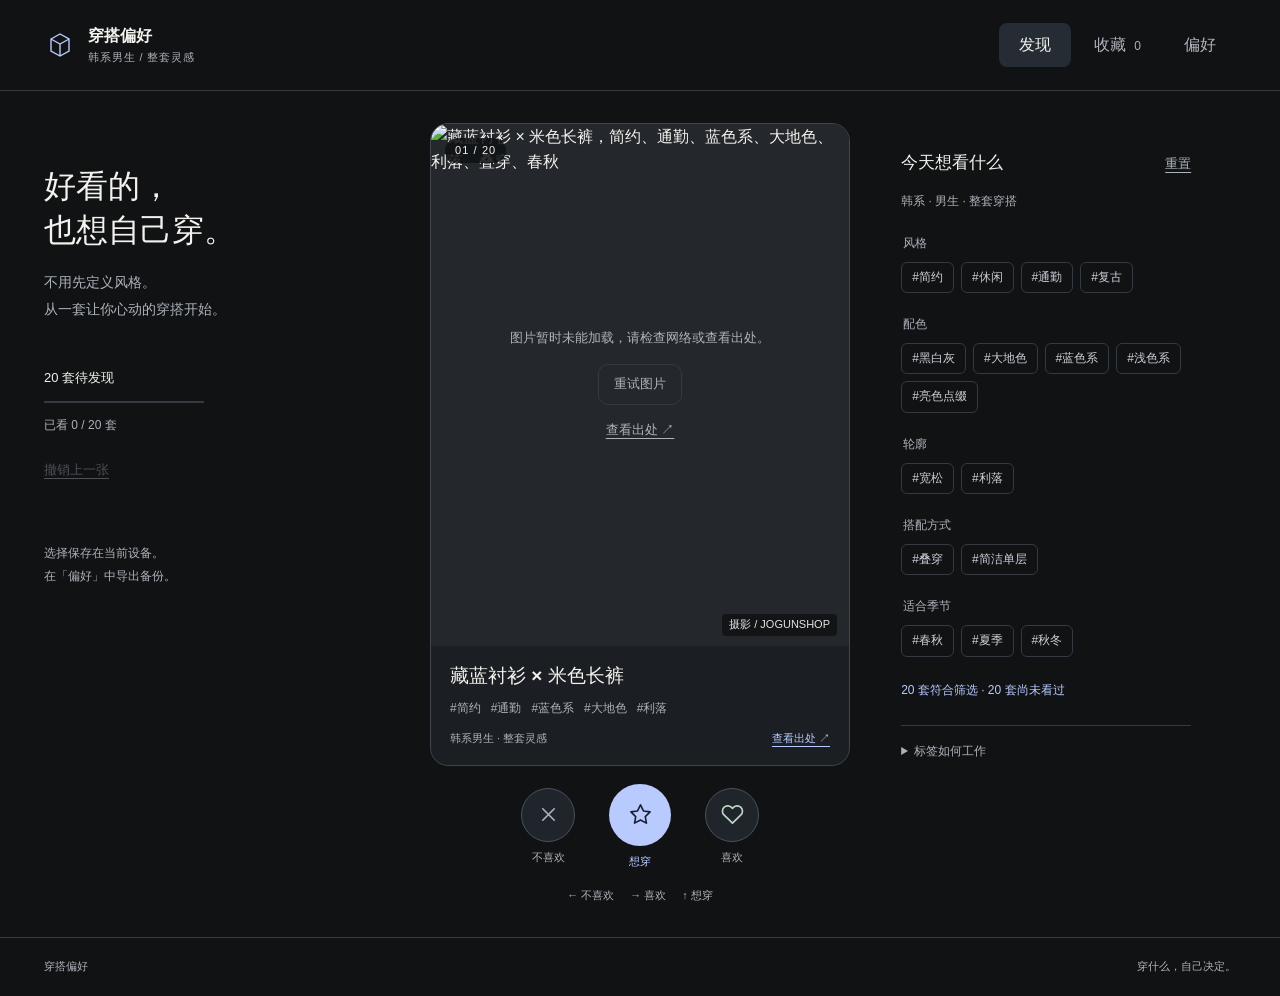
==== app/index.html @ 4b9cb7e7 "Launch Korean menswear outfit swipe demo with 20 curated looks" ====
<!doctype html>
<html lang="zh-CN"><head><meta charset="UTF-8"><meta name="viewport" content="width=device-width,initial-scale=1,viewport-fit=cover"><meta name="theme-color" content="#101214"><meta name="description" content="用二十套韩系男生穿搭，慢慢发现自己想穿的风格。"><title>穿搭偏好 · 韩系男生</title><link rel="icon" href="./icon.svg" type="image/svg+xml"><link rel="manifest" href="./manifest.webmanifest"><link rel="stylesheet" href="./style.css"></head>
<body>
<header class="topbar"><a class="brand" href="./"><svg viewBox="0 0 32 32" aria-hidden="true"><path d="m7 10 9-5 9 5v12l-9 5-9-5zM7 10l9 5 9-5M16 15v12"/></svg><span>穿搭偏好<span class="brand-sub">韩系男生 / 整套灵感</span></span></a><nav aria-label="主导航"><button class="tab active" data-view="discover">发现</button><button class="tab" data-view="saved">收藏 <span id="saved-count">0</span></button><button class="tab" data-view="profile">偏好</button></nav><button id="filter-toggle" class="compact">筛选</button></header>
<main id="discover" class="workspace view">
<aside class="intro"><h1>好看的，<br>也想自己穿。</h1><p>不用先定义风格。<br>从一套让你心动的穿搭开始。</p><div class="session"><span id="remaining">20 套待发现</span><div class="progress"><div id="progress-fill"></div></div><span id="session-caption">向左略过，向右喜欢</span></div><button id="undo" class="text-button" disabled>撤销上一张</button><p class="local-note">选择保存在当前设备。<br>在「偏好」中导出备份。</p></aside>
<section class="stage" aria-label="穿搭卡片"><div class="mobile-status"><span id="mobile-progress">20 套待发现</span><button id="undo-mobile" class="text-button" disabled>撤销上一张</button></div><div id="card-host"></div><div id="actions" class="actions"><button id="pass" class="action" aria-label="不喜欢"><span class="action-icon" data-icon="x"></span><span>不喜欢</span></button><button id="want" class="action want" aria-label="超喜欢，想穿"><span class="action-icon" data-icon="star"></span><span>想穿</span></button><button id="like" class="action" aria-label="喜欢"><span class="action-icon" data-icon="heart"></span><span>喜欢</span></button></div><p class="keyboard-hint">← 不喜欢 <span>→ 喜欢</span><span>↑ 想穿</span></p></section>
<aside id="filters" class="filters"><div class="section-head"><h2>今天想看什么</h2><button id="clear-filters" class="text-button">重置</button></div><p class="muted small">韩系 · 男生 · 整套穿搭</p><div id="filter-groups"></div><p id="filter-count" class="filter-note"></p><details class="method"><summary>标签如何工作</summary><p>不同维度同时满足；同一维度任选其一。标签由人工根据图片整理，可描述整体氛围，不代表穿着效果。</p><p>喜欢和想穿用于提高相近标签的排序；少量探索穿搭保留新鲜感。左滑只轻微影响偏好。</p></details></aside>
</main>
<section id="saved" class="view content-view" hidden><div class="page-heading"><div><h1>留住心动的搭配</h1><p class="muted">喜欢是灵感，想穿是下一次尝试。</p></div><div class="segmented"><button class="active" data-save-filter="all">全部</button><button data-save-filter="want">想穿</button><button data-save-filter="like">喜欢</button></div></div><div id="saved-grid" class="saved-grid"></div></section>
<section id="profile" class="view content-view" hidden><h1>慢慢认识自己的偏好</h1><p class="muted">根据这 20 套样本的选择统计，随时可以改变。</p><div class="profile-layout"><section><h2>最近偏爱的标签</h2><div id="preferences"></div><p class="muted small">这只是图片偏好，不是身材判断，也不是固定的风格结论。</p></section><section class="backup"><h2>你的数据，由你保管</h2><p>喜欢、想穿和筛选保存在当前浏览器。联网不会自动同步到另一台设备。</p><div class="button-row"><button id="export" class="solid">导出备份</button><label class="button" for="import">导入备份</label><input type="file" id="import" accept="application/json" hidden></div><button id="reset-decisions" class="text-button">重新发现这 20 套</button><details><summary>图片与来源</summary><p>穿搭摄影来自 JOGUNSHOP 公开页面，版权属于原作者。卡片提供原始出处。Demo 不售卖商品、不展示价格。图片由来源站点提供，可能因网络或原站调整失效。</p><p>当前版本为人工核对的固定 20 套。采集程序独立运行，尚未启用自动定时更新。</p></details></section></div></section>
<footer>穿搭偏好 <span>穿什么，自己决定。</span></footer><div id="toast" role="status" aria-live="polite"></div>
<script type="module" src="./app.js"></script></body></html>
---- app/style.css ----
:root{color-scheme:dark;--bg:#101214;--panel:#1b1e22;--fg:#f3f2ee;--muted:#adb3ba;--line:#343a42;--accent:#b9caff;--green:#bed8c8;--radius:18px}*{box-sizing:border-box}body{margin:0;background:var(--bg);color:var(--fg);font:16px/1.6 -apple-system,BlinkMacSystemFont,"PingFang SC","Microsoft YaHei",sans-serif}button,input{font:inherit}button,a,label.button{-webkit-tap-highlight-color:transparent}button,.button{cursor:pointer;color:inherit;border:1px solid var(--line);background:none;border-radius:10px;padding:9px 15px;transition:background .18s,color .18s}button:hover,.button:hover{background:#272c33}button:active{transform:translateY(1px)}button:disabled{opacity:.38;cursor:default}button:focus-visible,a:focus-visible,label:focus-within,summary:focus-visible{outline:2px solid var(--accent);outline-offset:4px}a{color:inherit;text-underline-offset:4px}::selection{background:var(--accent);color:var(--bg)}[hidden]{display:none!important}.topbar{max-width:1440px;padding:23px 44px;margin:auto;display:flex;align-items:center;border-bottom:1px solid var(--line);gap:35px}.brand{display:flex;gap:12px;text-decoration:none;align-items:center;font-weight:650}.brand svg{width:32px;fill:none;stroke:var(--accent);stroke-width:1.4}.brand-sub{display:block;font-size:11px;font-weight:400;color:var(--muted);letter-spacing:.08em}.topbar nav{margin-left:auto;display:flex;gap:8px}.tab{border:0;border-radius:8px;color:var(--muted);min-width:72px}.tab.active{background:#262c34;color:var(--fg)}#saved-count{font-size:12px;margin-left:4px}.compact{display:none}.workspace{max-width:1440px;margin:0 auto;padding:32px 44px;display:grid;grid-template-columns:minmax(190px,1fr) minmax(300px,420px) minmax(220px,1fr);gap:clamp(25px,4vw,64px);align-items:start}.intro{padding-top:25px}.edition{font-size:13px;color:var(--accent)}h1{font-size:32px;line-height:1.4;font-weight:550;margin:16px 0}h2{font-size:17px;font-weight:550;margin:0 0 12px}.intro p{color:var(--muted);font-size:14px;line-height:1.9}.session{margin-top:46px;font-size:13px}.progress{height:2px;background:var(--line);margin:12px 0;width:160px}.progress div{height:100%;background:var(--accent);transition:width .2s}#session-caption{color:var(--muted);font-size:12px}.text-button{padding:6px 0;border:0;font-size:13px;color:var(--muted);text-decoration:underline;text-underline-offset:4px}.text-button:hover{background:none;color:var(--fg)}#undo{margin-top:18px}.intro .local-note{margin-top:55px;font-size:12px}.stage{min-width:0}#card-host{position:relative}.look-card{position:relative;touch-action:pan-y;user-select:none;transform-origin:50% 85%;border-radius:var(--radius);overflow:hidden;background:var(--panel);border:1px solid #40454d}.photo-wrap{height:min(58vh,540px);min-height:320px;position:relative;background:#24272b;display:flex;justify-content:center}.photo-wrap img{width:100%;height:100%;object-fit:contain;pointer-events:none}.photo-index{position:absolute;top:14px;left:14px;border-radius:30px;background:#101214d9;font-size:11px;padding:4px 10px;letter-spacing:.1em}.photo-credit{position:absolute;right:12px;bottom:10px;background:#101214df;padding:2px 7px;border-radius:4px;font-size:10px;color:#e2e4e7}.card-info{padding:15px 19px 17px}.card-info h2{font-size:19px;margin:0 0 8px}.tags{display:flex;flex-wrap:wrap;gap:5px 10px;color:var(--muted);font-size:12px}.card-meta{display:flex;align-items:center;justify-content:space-between;margin-top:12px;font-size:11px;color:var(--muted)}.card-meta a{color:var(--accent)}.stamp{pointer-events:none;position:absolute;top:60px;left:20px;font-size:30px;font-weight:700;border:3px solid currentColor;padding:2px 12px;transform:rotate(-13deg);opacity:0;color:var(--green);background:#101214e6}.stamp.reject{left:auto;right:20px;transform:rotate(13deg);color:#f0c5c1}.actions{display:flex;justify-content:center;gap:34px;margin-top:22px}.action{display:flex;flex-direction:column;align-items:center;border:0;padding:0;background:none;font-size:11px;color:var(--muted);gap:7px}.action:hover{background:none;color:var(--fg)}.action-icon{width:54px;height:54px;border-radius:50%;display:grid;place-items:center;border:1px solid #49515c;background:#20252b}.action-icon svg{width:23px;height:23px;fill:none;stroke:currentColor;stroke-width:1.7;stroke-linecap:round;stroke-linejoin:round}.want .action-icon{width:62px;height:62px;background:var(--accent);color:#182031;border:0;margin-top:-4px}.want{color:var(--accent)}#like .action-icon{color:var(--green)}.keyboard-hint{font-size:11px;color:var(--muted);text-align:center;margin:17px 0 0;display:flex;justify-content:center;gap:16px}.filters{padding-top:25px;max-width:290px}.section-head{display:flex;justify-content:space-between;align-items:baseline;gap:20px}.section-head h2{margin:0}.muted{color:var(--muted)}.small{font-size:12px}.filter-group{border:0;padding:0;margin:22px 0 0}.filter-group legend{font-size:12px;color:var(--muted);margin-bottom:9px}.chips{display:flex;gap:7px;flex-wrap:wrap}.chip{font-size:12px;border-radius:6px;padding:5px 10px;color:#ccd0d6}.chip[aria-pressed=true]{color:#dce4ff;background:#293348;border-color:#7e94c9}.filter-note{font-size:12px;color:var(--accent);margin-top:24px}.method{margin-top:25px;border-top:1px solid var(--line);padding-top:16px}details{color:var(--muted);font-size:12px}summary{cursor:pointer}details p{line-height:1.8}.content-view{max-width:1200px;padding:35px 44px 80px;margin:auto;min-height:75vh}.page-heading{display:flex;justify-content:space-between;align-items:center;gap:20px}.page-heading h1{margin-top:0}.segmented{display:flex;gap:5px}.segmented button{font-size:13px}.segmented .active{background:var(--fg);color:var(--bg)}.saved-grid{display:grid;grid-template-columns:repeat(4,1fr);gap:25px;margin-top:25px}.saved-item{min-width:0}.saved-item img{width:100%;aspect-ratio:3/4;object-fit:contain;background:var(--panel);border-radius:10px}.saved-item h2{font-size:15px;margin:10px 0 5px}.saved-item .button-row{margin-top:10px}.saved-item button,.saved-item a{font-size:12px}.saved-label{color:var(--accent);font-size:12px}.empty{padding:65px 25px;text-align:center;color:var(--muted);min-height:400px;display:flex;flex-direction:column;justify-content:center;align-items:center;gap:16px;border:1px dashed var(--line);border-radius:var(--radius)}.empty h2{font-size:22px;color:var(--fg)}.empty p{font-size:14px;max-width:30ch}.profile-layout{display:grid;grid-template-columns:1fr 1fr;gap:80px;margin-top:48px}.backup p{font-size:14px;color:var(--muted);max-width:45ch}.button-row{display:flex;gap:12px;align-items:center;flex-wrap:wrap}.solid{background:var(--accent);color:#182031;border-color:var(--accent)}.solid:hover{background:#d5dfff}.backup details{margin-top:28px}.backup #reset-decisions{display:block;margin-top:22px}.preference-row{display:flex;align-items:center;gap:20px;padding:12px 0;border-bottom:1px solid var(--line);font-size:14px}.preference-row span:last-child{margin-left:auto;font-size:12px;color:var(--muted)}footer{max-width:1440px;margin:auto;padding:20px 44px;border-top:1px solid var(--line);color:var(--muted);font-size:11px;display:flex;justify-content:space-between}#toast{position:fixed;left:50%;bottom:25px;transform:translateX(-50%);background:#eceef2;color:#171c24;border-radius:8px;padding:10px 18px;font-size:13px;opacity:0;pointer-events:none;transition:opacity .2s;z-index:10;max-width:90vw;text-align:center}#toast.show{opacity:1}.image-error{position:absolute;inset:0;display:grid;place-content:center;text-align:center;padding:25px;color:var(--muted);font-size:13px;gap:15px}.image-error button{justify-self:center}.stage.busy{pointer-events:none}::-webkit-scrollbar{width:7px}::-webkit-scrollbar-thumb{background:#454c57;border-radius:6px}
@media(min-width:1450px){.workspace{padding-top:46px;padding-bottom:46px}}@media(max-width:1100px){.workspace{grid-template-columns:160px minmax(280px,390px) 220px;gap:24px;padding:25px}.topbar,footer{padding-left:25px;padding-right:25px}.intro h1{font-size:26px}.actions{gap:28px}}@media(max-width:880px){.workspace{grid-template-columns:minmax(290px,420px) minmax(210px,270px);justify-content:center}.intro{display:none}.saved-grid{grid-template-columns:repeat(3,1fr)}.profile-layout{gap:35px}.photo-wrap{height:55vh}.content-view{padding:25px}.keyboard-hint{display:none}}@media(max-width:620px){.topbar{padding:14px 16px;gap:8px}.brand{gap:8px;font-size:14px}.brand svg{width:25px}.brand-sub{font-size:9px}.topbar nav{gap:0}.tab{padding:7px 9px;min-width:0;font-size:13px}.compact{display:block;padding:6px 8px;font-size:12px}#saved-count{display:none}.workspace{display:flex;flex-direction:column;padding:16px 18px 24px;gap:0}.stage{width:100%;max-width:410px;margin:auto}.photo-wrap{height:clamp(300px,52svh,540px);min-height:0}.card-info{padding:12px 16px}.card-info h2{font-size:17px}.card-meta{margin-top:9px}.actions{margin-top:17px;gap:40px}.look-card{border-radius:15px}.filters{width:100%;max-width:410px;margin:24px auto 0;padding-top:24px;border-top:1px solid var(--line)}.filters:not(.open){display:none}.page-heading{display:block}.content-view{padding:22px 18px 50px}.content-view h1{font-size:24px}.saved-grid{grid-template-columns:repeat(2,1fr);gap:24px 14px}.segmented{margin-top:18px}.profile-layout{grid-template-columns:1fr;gap:40px;margin-top:30px}footer{padding:15px 18px;font-size:10px}.photo-credit{font-size:9px}.empty{min-height:430px}}@media(prefers-reduced-motion:reduce){*,*::before,*::after{transition:none!important;animation:none!important;scroll-behavior:auto!important}}
/* Keep source and navigation labels legible on compact screens. */
.brand-sub,.photo-credit{font-size:11px}@media(max-width:620px){.brand-sub{font-size:11px}.photo-credit{font-size:11px}footer{font-size:11px}.topbar{flex-wrap:wrap}.topbar nav{margin-left:auto}.compact{min-height:36px}.tab{min-height:38px}}

.mobile-status{display:none}@media(max-width:620px){.mobile-status{display:flex;align-items:center;justify-content:space-between;font-size:12px;color:var(--muted);margin:0 2px 11px}.mobile-status .text-button{padding:0;min-height:28px}}
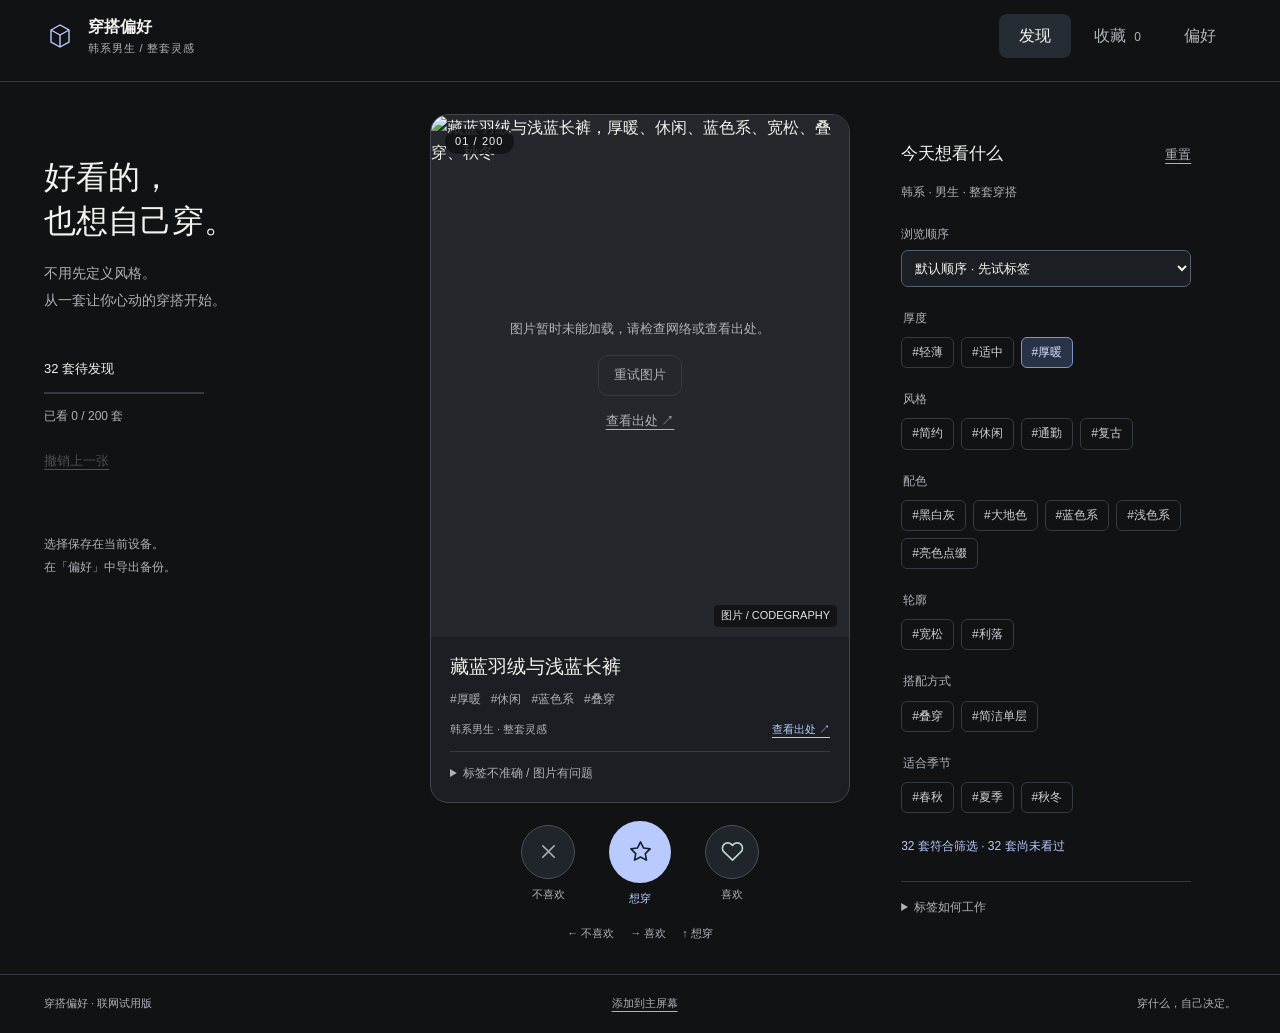
==== commit b5a0aefb: "Release 200-look online trial with thickness filters and home screen installation" ====
--- a/app/index.html
+++ b/app/index.html
@@ -1,13 +1,13 @@
 <!doctype html>
-<html lang="zh-CN"><head><meta charset="UTF-8"><meta name="viewport" content="width=device-width,initial-scale=1,viewport-fit=cover"><meta name="theme-color" content="#101214"><meta name="description" content="用二十套韩系男生穿搭，慢慢发现自己想穿的风格。"><title>穿搭偏好 · 韩系男生</title><link rel="icon" href="./icon.svg" type="image/svg+xml"><link rel="manifest" href="./manifest.webmanifest"><link rel="stylesheet" href="./style.css"></head>
+<html lang="zh-CN"><head><meta charset="UTF-8"><meta name="viewport" content="width=device-width,initial-scale=1,viewport-fit=cover"><meta name="theme-color" content="#101214"><meta name="description" content="用200 套韩系男生穿搭，慢慢发现自己想穿的风格。"><title>穿搭偏好 · 韩系男生</title><meta name="apple-mobile-web-app-capable" content="yes"><meta name="apple-mobile-web-app-title" content="穿搭偏好"><meta name="apple-mobile-web-app-status-bar-style" content="black-translucent"><link rel="apple-touch-icon" href="./icons/apple-touch-icon.png"><link rel="icon" href="./icon.svg" type="image/svg+xml"><link rel="manifest" href="./manifest.webmanifest"><link rel="stylesheet" href="./style.css?v=trial200-1"></head>
 <body>
 <header class="topbar"><a class="brand" href="./"><svg viewBox="0 0 32 32" aria-hidden="true"><path d="m7 10 9-5 9 5v12l-9 5-9-5zM7 10l9 5 9-5M16 15v12"/></svg><span>穿搭偏好<span class="brand-sub">韩系男生 / 整套灵感</span></span></a><nav aria-label="主导航"><button class="tab active" data-view="discover">发现</button><button class="tab" data-view="saved">收藏 <span id="saved-count">0</span></button><button class="tab" data-view="profile">偏好</button></nav><button id="filter-toggle" class="compact">筛选</button></header>
 <main id="discover" class="workspace view">
-<aside class="intro"><h1>好看的，<br>也想自己穿。</h1><p>不用先定义风格。<br>从一套让你心动的穿搭开始。</p><div class="session"><span id="remaining">20 套待发现</span><div class="progress"><div id="progress-fill"></div></div><span id="session-caption">向左略过，向右喜欢</span></div><button id="undo" class="text-button" disabled>撤销上一张</button><p class="local-note">选择保存在当前设备。<br>在「偏好」中导出备份。</p></aside>
-<section class="stage" aria-label="穿搭卡片"><div class="mobile-status"><span id="mobile-progress">20 套待发现</span><button id="undo-mobile" class="text-button" disabled>撤销上一张</button></div><div id="card-host"></div><div id="actions" class="actions"><button id="pass" class="action" aria-label="不喜欢"><span class="action-icon" data-icon="x"></span><span>不喜欢</span></button><button id="want" class="action want" aria-label="超喜欢，想穿"><span class="action-icon" data-icon="star"></span><span>想穿</span></button><button id="like" class="action" aria-label="喜欢"><span class="action-icon" data-icon="heart"></span><span>喜欢</span></button></div><p class="keyboard-hint">← 不喜欢 <span>→ 喜欢</span><span>↑ 想穿</span></p></section>
-<aside id="filters" class="filters"><div class="section-head"><h2>今天想看什么</h2><button id="clear-filters" class="text-button">重置</button></div><p class="muted small">韩系 · 男生 · 整套穿搭</p><div id="filter-groups"></div><p id="filter-count" class="filter-note"></p><details class="method"><summary>标签如何工作</summary><p>不同维度同时满足；同一维度任选其一。标签由人工根据图片整理，可描述整体氛围，不代表穿着效果。</p><p>喜欢和想穿用于提高相近标签的排序；少量探索穿搭保留新鲜感。左滑只轻微影响偏好。</p></details></aside>
+<aside class="intro"><h1>好看的，<br>也想自己穿。</h1><p>不用先定义风格。<br>从一套让你心动的穿搭开始。</p><div class="session"><span id="remaining">200 套待发现</span><div class="progress"><div id="progress-fill"></div></div><span id="session-caption">向左略过，向右喜欢</span></div><button id="undo" class="text-button" disabled>撤销上一张</button><p class="local-note">选择保存在当前设备。<br>在「偏好」中导出备份。</p></aside>
+<section class="stage" aria-label="穿搭卡片"><div class="mobile-status"><span id="mobile-progress">200 套待发现</span><button id="undo-mobile" class="text-button" disabled>撤销上一张</button></div><div id="card-host"></div><div id="actions" class="actions"><button id="pass" class="action" aria-label="不喜欢"><span class="action-icon" data-icon="x"></span><span>不喜欢</span></button><button id="want" class="action want" aria-label="超喜欢，想穿"><span class="action-icon" data-icon="star"></span><span>想穿</span></button><button id="like" class="action" aria-label="喜欢"><span class="action-icon" data-icon="heart"></span><span>喜欢</span></button></div><p class="keyboard-hint">← 不喜欢 <span>→ 喜欢</span><span>↑ 想穿</span></p></section>
+<aside id="filters" class="filters"><div class="section-head"><h2>今天想看什么</h2><button id="clear-filters" class="text-button">重置</button></div><p class="muted small">韩系 · 男生 · 整套穿搭</p><label class="order-control" for="order-mode">浏览顺序<select id="order-mode"><option value="editorial">默认顺序 · 先试标签</option><option value="personal">按我的偏好</option></select></label><div id="filter-groups"></div><p id="filter-count" class="filter-note"></p><details class="method"><summary>标签如何工作</summary><p>不同维度同时满足；同一维度任选其一。标签按照片与公开描述整理，仅供初筛；厚度是视觉估计，不代表实际保暖。觉得不准确可在卡片中记录。</p><p>喜欢和想穿用于提高相近标签的排序；少量探索穿搭保留新鲜感。左滑只轻微影响偏好。</p></details></aside>
 </main>
 <section id="saved" class="view content-view" hidden><div class="page-heading"><div><h1>留住心动的搭配</h1><p class="muted">喜欢是灵感，想穿是下一次尝试。</p></div><div class="segmented"><button class="active" data-save-filter="all">全部</button><button data-save-filter="want">想穿</button><button data-save-filter="like">喜欢</button></div></div><div id="saved-grid" class="saved-grid"></div></section>
-<section id="profile" class="view content-view" hidden><h1>慢慢认识自己的偏好</h1><p class="muted">根据这 20 套样本的选择统计，随时可以改变。</p><div class="profile-layout"><section><h2>最近偏爱的标签</h2><div id="preferences"></div><p class="muted small">这只是图片偏好，不是身材判断，也不是固定的风格结论。</p></section><section class="backup"><h2>你的数据，由你保管</h2><p>喜欢、想穿和筛选保存在当前浏览器。联网不会自动同步到另一台设备。</p><div class="button-row"><button id="export" class="solid">导出备份</button><label class="button" for="import">导入备份</label><input type="file" id="import" accept="application/json" hidden></div><button id="reset-decisions" class="text-button">重新发现这 20 套</button><details><summary>图片与来源</summary><p>穿搭摄影来自 JOGUNSHOP 公开页面，版权属于原作者。卡片提供原始出处。Demo 不售卖商品、不展示价格。图片由来源站点提供，可能因网络或原站调整失效。</p><p>当前版本为人工核对的固定 20 套。采集程序独立运行，尚未启用自动定时更新。</p></details></section></div></section>
-<footer>穿搭偏好 <span>穿什么，自己决定。</span></footer><div id="toast" role="status" aria-live="polite"></div>
-<script type="module" src="./app.js"></script></body></html>
+<section id="profile" class="view content-view" hidden><h1>慢慢认识自己的偏好</h1><p class="muted">根据这 200 套样本的选择统计，随时可以改变。厚度和季节只用于筛选，不作为长期审美偏好。</p><div class="profile-layout"><section><h2>最近偏爱的标签</h2><div id="preferences"></div><p class="muted small">这只是图片偏好，不是身材判断，也不是固定的风格结论。</p></section><section class="backup"><a class="button install-link" href="./install.html">添加到手机主屏幕 ↗</a><h2>你的数据，由你保管</h2><p>喜欢、想穿和筛选保存在当前浏览器。联网不会自动同步到另一台设备。</p><div class="button-row"><button id="export" class="solid">导出备份</button><label class="button" for="import">导入备份</label><input type="file" id="import" accept="application/json" hidden></div><p id="report-count" class="small muted">已记录 0 条标签或图片反馈</p><button id="reset-decisions" class="text-button">重新发现这 200 套</button><details><summary>图片与来源</summary><p>穿搭摄影来自各品牌的公开造型与商品搭配页面，版权属于原作者。卡片提供原始出处。Demo 不售卖商品、不展示价格。图片由来源站点提供，可能因网络或原站调整失效。</p><p>当前版本为固定 200 套试用清单。采集程序独立运行，尚未启用自动定时更新。</p></details></section></div></section>
+<footer>穿搭偏好 · 联网试用版 <a href="./install.html">添加到主屏幕</a><span>穿什么，自己决定。</span></footer><div id="toast" role="status" aria-live="polite"></div>
+<script type="module" src="./app.js?v=trial200-1"></script></body></html>
--- a/app/style.css
+++ b/app/style.css
@@ -4,3 +4,5 @@
 .brand-sub,.photo-credit{font-size:11px}@media(max-width:620px){.brand-sub{font-size:11px}.photo-credit{font-size:11px}footer{font-size:11px}.topbar{flex-wrap:wrap}.topbar nav{margin-left:auto}.compact{min-height:36px}.tab{min-height:38px}}
 
 .mobile-status{display:none}@media(max-width:620px){.mobile-status{display:flex;align-items:center;justify-content:space-between;font-size:12px;color:var(--muted);margin:0 2px 11px}.mobile-status .text-button{padding:0;min-height:28px}}
+@media(min-width:621px) and (max-width:880px){.mobile-status{display:flex;align-items:center;justify-content:space-between;font-size:12px;color:var(--muted);margin:0 2px 11px}.mobile-status .text-button{padding:0;min-height:28px}}
+.order-control{display:block;color:var(--muted);font-size:12px;margin:22px 0 4px}select,textarea{font:inherit;background:var(--panel);color:var(--fg);border:1px solid #536072;border-radius:7px;padding:9px;max-width:100%;caret-color:var(--accent)}.order-control select{width:100%;margin-top:6px;font-size:13px}.report-form{margin-top:12px;font-size:12px;border-top:1px solid var(--line);padding-top:10px}.report-form summary{padding:2px 0;color:var(--muted)}.report-form form{display:flex;flex-direction:column;gap:10px;margin-top:12px}.report-form select,.report-form textarea{width:100%;font-size:14px}.report-form textarea{min-height:75px;resize:vertical}.report-form button{align-self:flex-start;font-size:13px}.report-form p{margin:0}.install-link{display:inline-block;margin-bottom:25px;text-decoration:none;color:var(--accent)}.content-view p{max-width:65ch}.photo-credit{max-width:75%;overflow:hidden;text-overflow:ellipsis;white-space:nowrap}select:focus-visible,textarea:focus-visible{outline:2px solid var(--accent);outline-offset:3px}body{padding-top:env(safe-area-inset-top);padding-bottom:env(safe-area-inset-bottom)}.topbar{padding-top:max(14px,env(safe-area-inset-top))}@media(max-width:620px){.photo-wrap{height:clamp(275px,46svh,490px)}.card-info{padding:10px 14px}.card-info h2{font-size:16px}.report-form{margin-top:9px;padding-top:7px}.actions{margin-top:14px}footer{gap:15px;flex-wrap:wrap}}
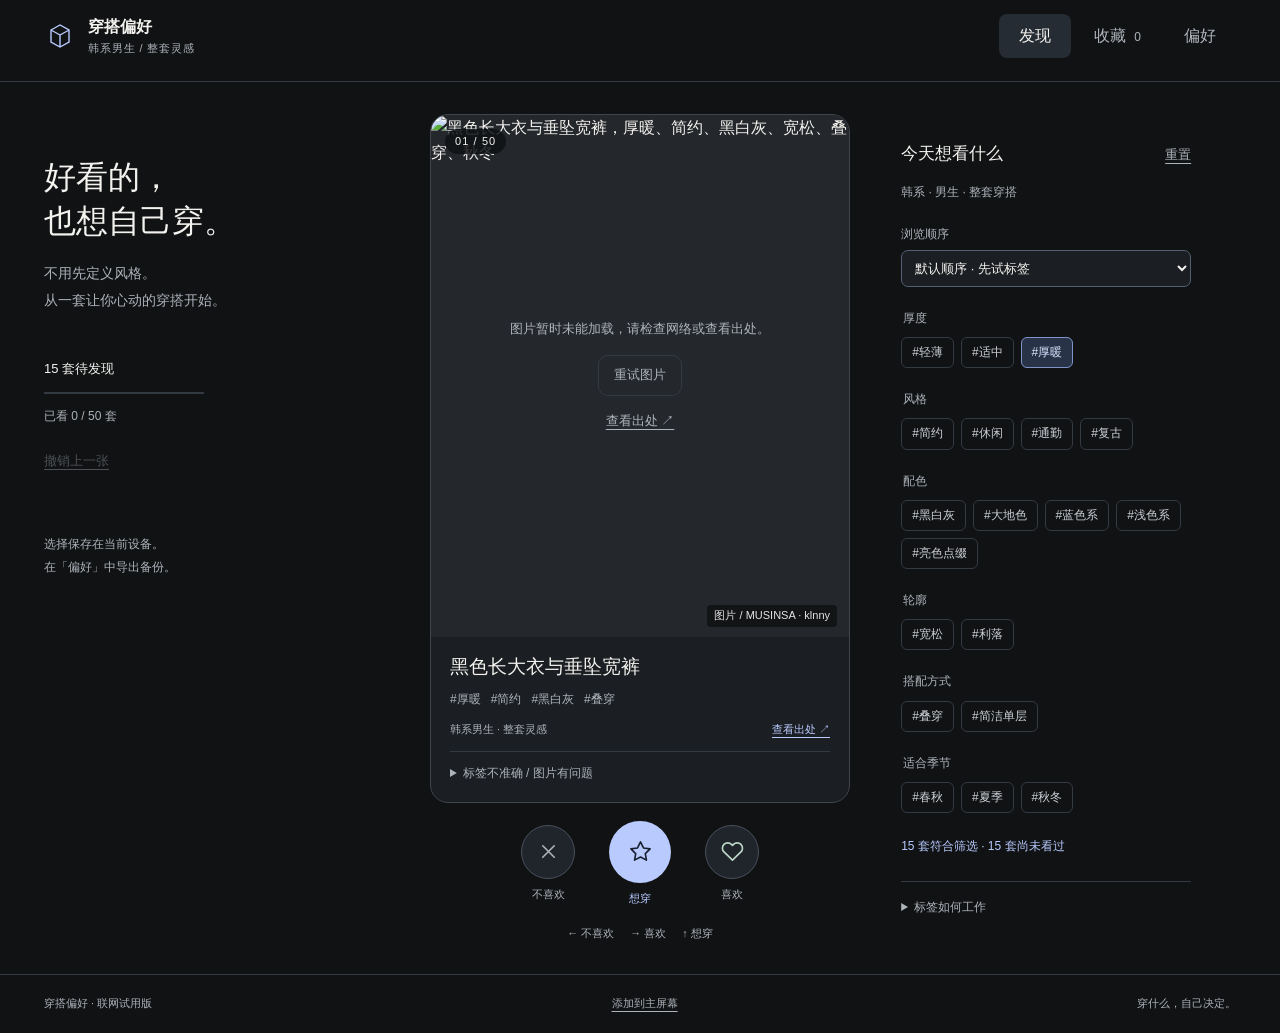
==== commit a31dcfd8: "Replace the entire gallery with 50 reviewed Korean user outfits and preserve prior choices" ====
--- a/app/index.html
+++ b/app/index.html
@@ -1,13 +1,13 @@
 <!doctype html>
-<html lang="zh-CN"><head><meta charset="UTF-8"><meta name="viewport" content="width=device-width,initial-scale=1,viewport-fit=cover"><meta name="theme-color" content="#101214"><meta name="description" content="用200 套韩系男生穿搭，慢慢发现自己想穿的风格。"><title>穿搭偏好 · 韩系男生</title><meta name="apple-mobile-web-app-capable" content="yes"><meta name="apple-mobile-web-app-title" content="穿搭偏好"><meta name="apple-mobile-web-app-status-bar-style" content="black-translucent"><link rel="apple-touch-icon" href="./icons/apple-touch-icon.png"><link rel="icon" href="./icon.svg" type="image/svg+xml"><link rel="manifest" href="./manifest.webmanifest"><link rel="stylesheet" href="./style.css?v=trial200-1"></head>
+<html lang="zh-CN"><head><meta charset="UTF-8"><meta name="viewport" content="width=device-width,initial-scale=1,viewport-fit=cover"><meta name="theme-color" content="#101214"><meta name="description" content="用50 套韩系男生穿搭，慢慢发现自己想穿的风格。"><title>穿搭偏好 · 韩系男生</title><meta name="apple-mobile-web-app-capable" content="yes"><meta name="apple-mobile-web-app-title" content="穿搭偏好"><meta name="apple-mobile-web-app-status-bar-style" content="black-translucent"><link rel="apple-touch-icon" href="./icons/apple-touch-icon.png"><link rel="icon" href="./icon.svg" type="image/svg+xml"><link rel="manifest" href="./manifest.webmanifest"><link rel="stylesheet" href="./style.css?v=review50-1"></head>
 <body>
 <header class="topbar"><a class="brand" href="./"><svg viewBox="0 0 32 32" aria-hidden="true"><path d="m7 10 9-5 9 5v12l-9 5-9-5zM7 10l9 5 9-5M16 15v12"/></svg><span>穿搭偏好<span class="brand-sub">韩系男生 / 整套灵感</span></span></a><nav aria-label="主导航"><button class="tab active" data-view="discover">发现</button><button class="tab" data-view="saved">收藏 <span id="saved-count">0</span></button><button class="tab" data-view="profile">偏好</button></nav><button id="filter-toggle" class="compact">筛选</button></header>
 <main id="discover" class="workspace view">
-<aside class="intro"><h1>好看的，<br>也想自己穿。</h1><p>不用先定义风格。<br>从一套让你心动的穿搭开始。</p><div class="session"><span id="remaining">200 套待发现</span><div class="progress"><div id="progress-fill"></div></div><span id="session-caption">向左略过，向右喜欢</span></div><button id="undo" class="text-button" disabled>撤销上一张</button><p class="local-note">选择保存在当前设备。<br>在「偏好」中导出备份。</p></aside>
-<section class="stage" aria-label="穿搭卡片"><div class="mobile-status"><span id="mobile-progress">200 套待发现</span><button id="undo-mobile" class="text-button" disabled>撤销上一张</button></div><div id="card-host"></div><div id="actions" class="actions"><button id="pass" class="action" aria-label="不喜欢"><span class="action-icon" data-icon="x"></span><span>不喜欢</span></button><button id="want" class="action want" aria-label="超喜欢，想穿"><span class="action-icon" data-icon="star"></span><span>想穿</span></button><button id="like" class="action" aria-label="喜欢"><span class="action-icon" data-icon="heart"></span><span>喜欢</span></button></div><p class="keyboard-hint">← 不喜欢 <span>→ 喜欢</span><span>↑ 想穿</span></p></section>
+<aside class="intro"><h1>好看的，<br>也想自己穿。</h1><p>不用先定义风格。<br>从一套让你心动的穿搭开始。</p><div class="session"><span id="remaining">50 套待发现</span><div class="progress"><div id="progress-fill"></div></div><span id="session-caption">向左略过，向右喜欢</span></div><button id="undo" class="text-button" disabled>撤销上一张</button><p class="local-note">选择保存在当前设备。<br>在「偏好」中导出备份。</p></aside>
+<section class="stage" aria-label="穿搭卡片"><div class="mobile-status"><span id="mobile-progress">50 套待发现</span><button id="undo-mobile" class="text-button" disabled>撤销上一张</button></div><div id="card-host"></div><div id="actions" class="actions"><button id="pass" class="action" aria-label="不喜欢"><span class="action-icon" data-icon="x"></span><span>不喜欢</span></button><button id="want" class="action want" aria-label="超喜欢，想穿"><span class="action-icon" data-icon="star"></span><span>想穿</span></button><button id="like" class="action" aria-label="喜欢"><span class="action-icon" data-icon="heart"></span><span>喜欢</span></button></div><p class="keyboard-hint">← 不喜欢 <span>→ 喜欢</span><span>↑ 想穿</span></p></section>
 <aside id="filters" class="filters"><div class="section-head"><h2>今天想看什么</h2><button id="clear-filters" class="text-button">重置</button></div><p class="muted small">韩系 · 男生 · 整套穿搭</p><label class="order-control" for="order-mode">浏览顺序<select id="order-mode"><option value="editorial">默认顺序 · 先试标签</option><option value="personal">按我的偏好</option></select></label><div id="filter-groups"></div><p id="filter-count" class="filter-note"></p><details class="method"><summary>标签如何工作</summary><p>不同维度同时满足；同一维度任选其一。标签按照片与公开描述整理，仅供初筛；厚度是视觉估计，不代表实际保暖。觉得不准确可在卡片中记录。</p><p>喜欢和想穿用于提高相近标签的排序；少量探索穿搭保留新鲜感。左滑只轻微影响偏好。</p></details></aside>
 </main>
 <section id="saved" class="view content-view" hidden><div class="page-heading"><div><h1>留住心动的搭配</h1><p class="muted">喜欢是灵感，想穿是下一次尝试。</p></div><div class="segmented"><button class="active" data-save-filter="all">全部</button><button data-save-filter="want">想穿</button><button data-save-filter="like">喜欢</button></div></div><div id="saved-grid" class="saved-grid"></div></section>
-<section id="profile" class="view content-view" hidden><h1>慢慢认识自己的偏好</h1><p class="muted">根据这 200 套样本的选择统计，随时可以改变。厚度和季节只用于筛选，不作为长期审美偏好。</p><div class="profile-layout"><section><h2>最近偏爱的标签</h2><div id="preferences"></div><p class="muted small">这只是图片偏好，不是身材判断，也不是固定的风格结论。</p></section><section class="backup"><a class="button install-link" href="./install.html">添加到手机主屏幕 ↗</a><h2>你的数据，由你保管</h2><p>喜欢、想穿和筛选保存在当前浏览器。联网不会自动同步到另一台设备。</p><div class="button-row"><button id="export" class="solid">导出备份</button><label class="button" for="import">导入备份</label><input type="file" id="import" accept="application/json" hidden></div><p id="report-count" class="small muted">已记录 0 条标签或图片反馈</p><button id="reset-decisions" class="text-button">重新发现这 200 套</button><details><summary>图片与来源</summary><p>穿搭摄影来自各品牌的公开造型与商品搭配页面，版权属于原作者。卡片提供原始出处。Demo 不售卖商品、不展示价格。图片由来源站点提供，可能因网络或原站调整失效。</p><p>当前版本为固定 200 套试用清单。采集程序独立运行，尚未启用自动定时更新。</p></details></section></div></section>
+<section id="profile" class="view content-view" hidden><h1>慢慢认识自己的偏好</h1><p class="muted">根据这 50 套样本的选择统计，随时可以改变。厚度和季节只用于筛选，不作为长期审美偏好。</p><div class="profile-layout"><section><h2>最近偏爱的标签</h2><div id="preferences"></div><p class="muted small">这只是图片偏好，不是身材判断，也不是固定的风格结论。</p></section><section class="backup"><a class="button install-link" href="./install.html">添加到手机主屏幕 ↗</a><h2>你的数据，由你保管</h2><p>喜欢、想穿和筛选保存在当前浏览器。联网不会自动同步到另一台设备。</p><div class="button-row"><button id="export" class="solid">导出备份</button><label class="button" for="import">导入备份</label><input type="file" id="import" accept="application/json" hidden></div><p id="archive-count" class="small muted" hidden></p><p id="report-count" class="small muted">已记录 0 条标签或图片反馈</p><button id="reset-decisions" class="text-button">重新发现这 50 套</button><details><summary>图片与来源</summary><p>本批图片来自 MUSINSA 韩国男生用户公开穿搭帖，经 GPT 辅助逐张审核和标注，版权属于原作者。卡片提供原始出处。Demo 不售卖商品、不展示价格。图片由来源站点提供，可能因网络或原站调整失效。</p><p>当前版本为固定 50 套全新试用清单，已替换旧图库。厚度是视觉粗分，针织或薄外套在冬天可能需要加外套。采集程序独立运行，尚未启用自动定时更新。</p></details></section></div></section>
 <footer>穿搭偏好 · 联网试用版 <a href="./install.html">添加到主屏幕</a><span>穿什么，自己决定。</span></footer><div id="toast" role="status" aria-live="polite"></div>
-<script type="module" src="./app.js?v=trial200-1"></script></body></html>
+<script type="module" src="./app.js?v=review50-1"></script></body></html>
